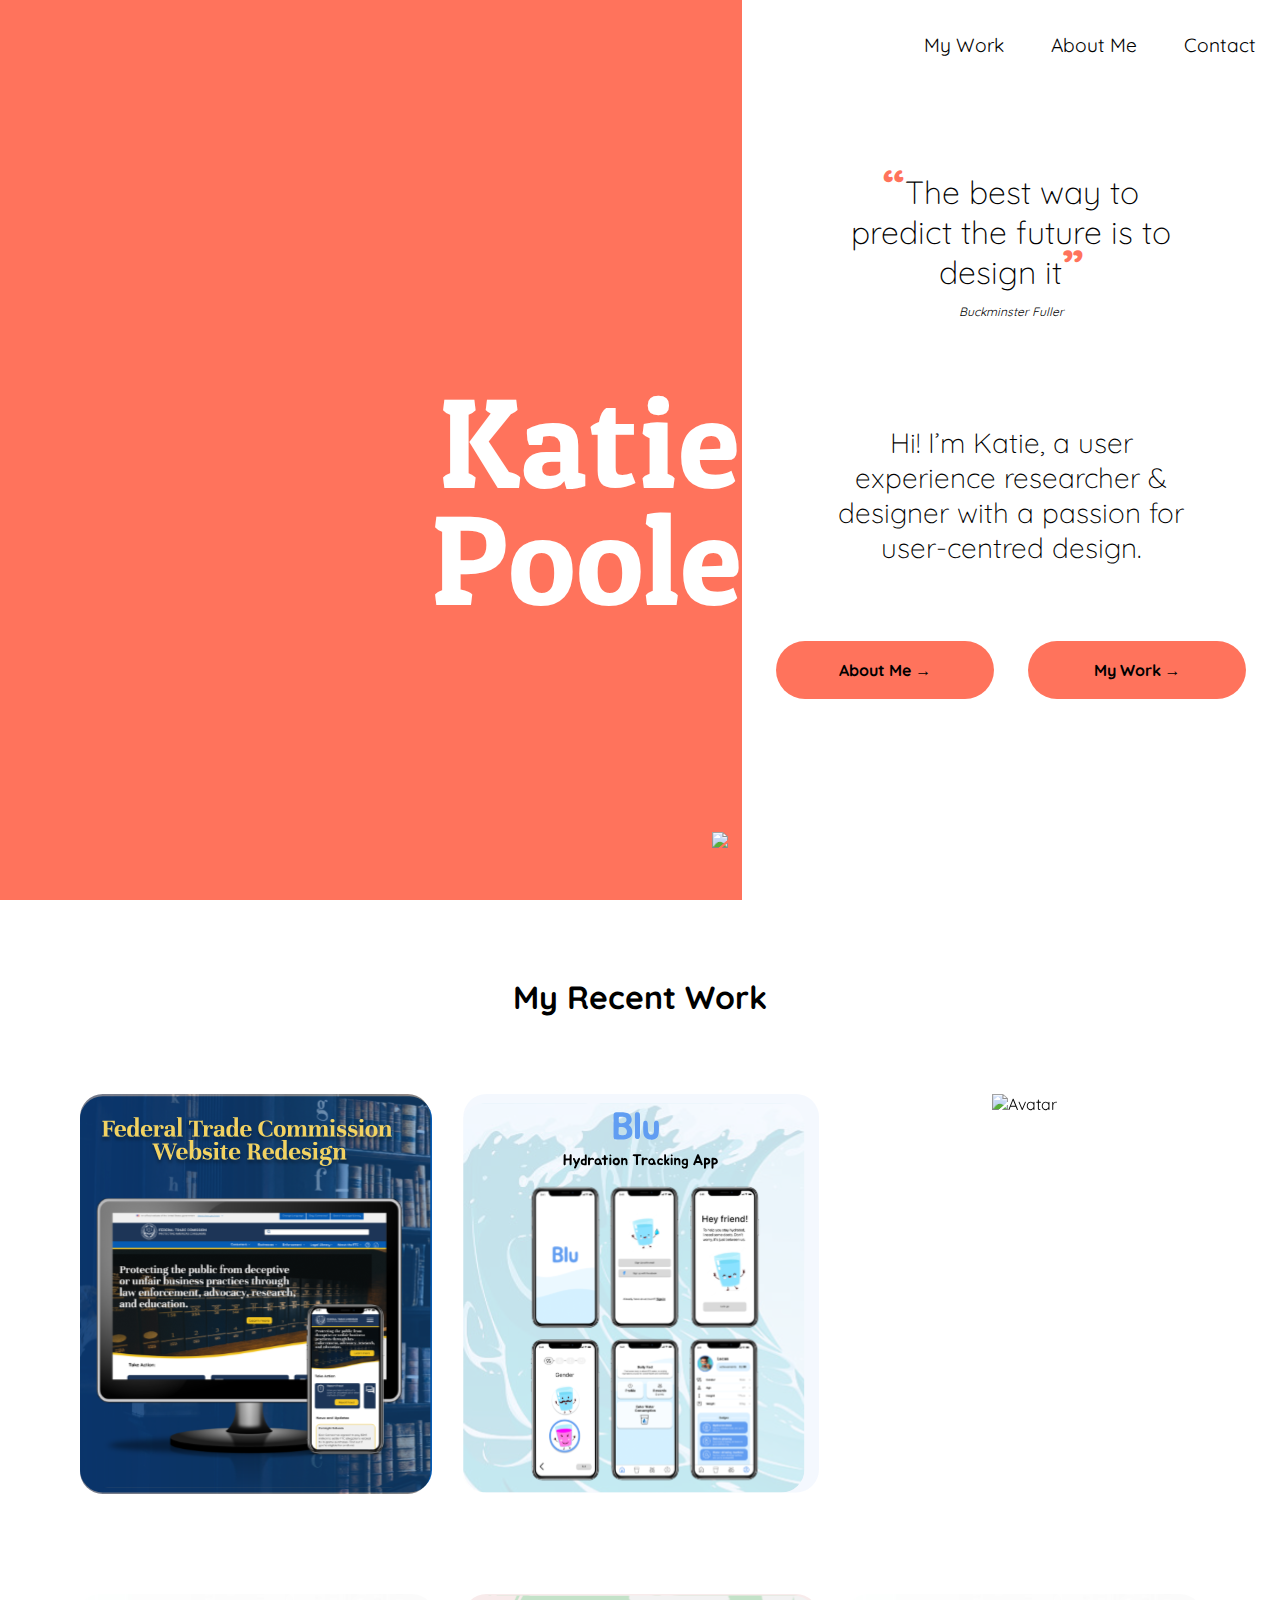
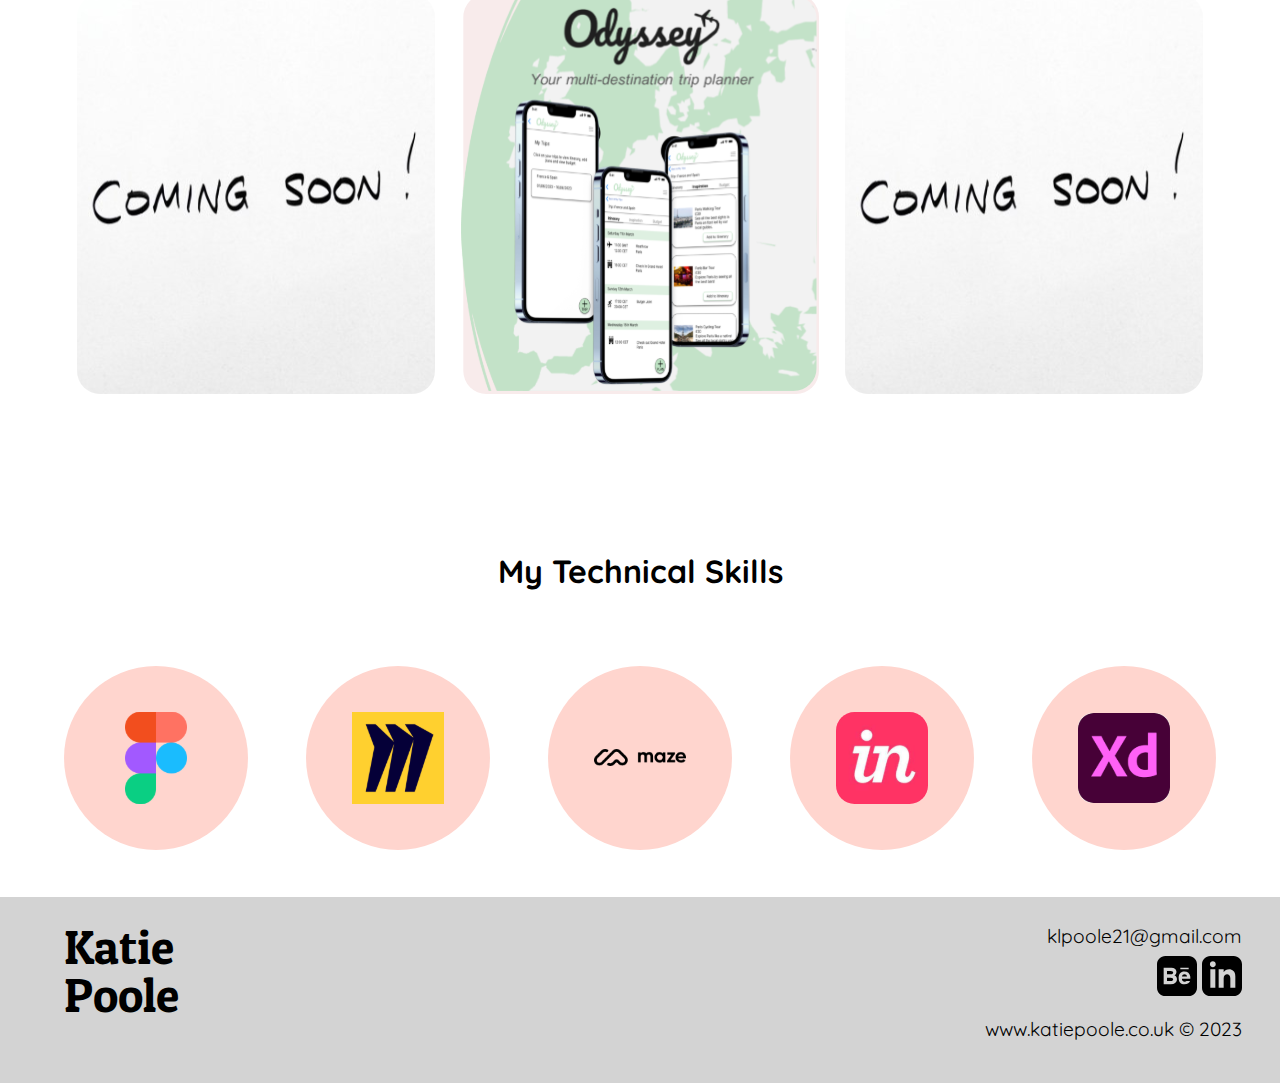
==== index.html @ 8c79575b "setup" ====
<!DOCTYPE html>
<html>

<head>
    <meta charset="utf-8 ">
    <meta name="viewport" content="width=device-width, initial-scale=1">
    <title>Katie Poole</title>
    <link rel="stylesheet" href="/index.css">
    <link rel="preconnect" href="https://fonts.googleapis.com">
    <link rel="preconnect" href="https://fonts.gstatic.com" crossorigin>
    <link href="https://fonts.googleapis.com/css2?family=Patua+One&family=Quicksand:wght@400;500;600;700&display=swap"
        rel="stylesheet">
    <script src="https://ajax.googleapis.com/ajax/libs/jquery/3.6.4/jquery.min.js"></script>

    <script async src="https://www.googletagmanager.com/gtag/js?id=G-P342GZT1G0"></script>
<script>
  window.dataLayer = window.dataLayer || [];
  function gtag(){dataLayer.push(arguments);}
  gtag('js', new Date());

  gtag('config', 'G-P342GZT1G0');
</script>

</head>

<body>

    <header class="navigation">
        <nav class="inlineBlock navbarContainer flexEnd">
            <ul class="navbarList flexEnd">
                <li class="inlineBlock"><a href="mywork.html">My Work</a></li>
                <li class="inlineBlock"><a href="aboutme.html">About Me</a></li>
                <li class="inlineBlock">Contact</li>
            </ul>
        </nav>

    </header>


    <section>

        <div class="coralBox">

            <div class="logoContainer">
                <h1 class="logoK">Katie</h1>
                <br>
                <h1>Poole</h1>
            </div>


            <div class="arrow"><img class="bounceMe" src="images/downArrow.png"></div>

        </div>
    </section>

    <section class="homepageSection">
        <div class="mainSection">
            <div class="quote quoteMove">
                <h2 class="quoteMainText">
                    <span class="quoteSpeechMarks">“</span>The best way to predict the future is to design it<span
                        class="quoteSpeechMarks">”</span>
                </h2>
                <p class="author">Buckminster Fuller</p>
            </div>


            <div class="aboutMe moveBase quoteMove">
                <h2 class=aboutMeText>Hi! I’m Katie, a user experience researcher & designer with a passion for
                    user-centred design.</h2>
            </div>

            <div class="button moveBase quoteMove">
                <div class="buttonContainer">
                    <a href="aboutme.html" class="buttonStyle buttonHover">About Me &#x2192;</a>
                    <a href="mywork.html" class="buttonStyle buttonHover">My Work &#x2192;</a>
                </div>
            </div>
        </div>


    </section>

    <!-- My Work Section Constructed using CSS Grid -->

    <section class="subtitleContainer">
        <h1 class="subtitle">My Recent Work</h1>

        <div class="myWorkContainer">

            <div class="myWork1">
                <div class="flipCard">
                    <div class="flipCardInner">
                        <div class="flipCardFront">
                            <div class="cardContainer">
                                <img src="Images\FTC card.svg" class=workImg alt="Avatar">
                                <div class="bottomRight">
                                  <!--  <div class="turnButton"> ></div> -->
                                </div>
                            </div>
                        </div>
                        <div class="flipCardBack">
                            <h1>Federal Trade Commission Website Redesign</h1>
                            <p>Redesigned the website with a focus on navigation and UI to ensure simple and accessible
                                navigation with a clean UI. I conducted extensive usability testing of the website to
                                ensure the redesign was user-centric.</p>
                            <a href="" class="buttonSeeMore buttonHover">See more &#x2192;</a>
                        </div>
                    </div>
                </div>
            </div>

            <div class="myWork2">
                <div class="flipCard">
                    <div class="flipCardInner">
                        <div class="flipCardFront">
                            <img src="Images\Frame 58Blu card.svg" class=workImg alt="Avatar">
                        </div>
                        <div class="flipCardBackAlt">
                            <h1>Blu - hydration tracking app</h1>
                            <p>Worked as a team to research the feasibility and potential user adoption of a hydration
                                tracking app. Conducted research into hydration and health tracking habits and analysed
                                data. Collaboratively brainstormed feature ideas. Designed and developed a clickable
                                prototype and tested using Guerrilla testing methods.
                            </p>
                            <a href="" class="buttonSeeMore buttonHover">See more &#x2192;</a>
                        </div>
                    </div>
                </div>
            </div>

            <div class="myWork3">
                <div class="flipCard">
                    <div class="flipCardInner">
                        <div class="flipCardFront">
                            <img src="Images\Frame 59GT card.svg" class=workImg alt="Avatar">
                        </div>
                        <div class="flipCardBack">
                            <h1>Greyhound Trust Website Redesign</h1>
                            <p>We redesigned the website into a modern, trustworthy website with a high-quality
                                responsive design that provides concise and factual information, a simple adoption
                                process and effective contact with the charity.</p>
                            <a href="casestudygh.html" class="buttonSeeMore buttonHover">See more &#x2192;</a>
                        </div>
                    </div>
                </div>
            </div>

            <div class="myWork4">
                <div class="flipCard">
                    <div class="flipCardInner">
                        <div class="flipCardFront">
                            <img src="Images\Frame 60coming soon.svg" class=workImg alt="Avatar">
                        </div>
                        <div class="flipCardBackAlt">
                            <h1>Coming Soon</h1>
                            <p>Coming Soon</p>
                            <a href="" class="buttonSeeMore buttonHover">See more &#x2192;</a>
                        </div>
                    </div>
                </div>
            </div>

            <div class="myWork5">
                <div class="flipCard">
                    <div class="flipCardInner">
                        <div class="flipCardFront">
                            <img src="Images\Frame 61Odyssey card.svg" class=workImg alt="Avatar">
                        </div>
                        <div class="flipCardBack">
                            <h1>Odyssey - Travel Planning App</h1>
                            <p>Conducted initial exploratory research into travel needs and performed in-depth
                                quantitative and qualitative research. Analysed research data to define a user persona
                                and brainstormed app ideas. Created wireframes and a clickable prototype. Conducted
                                Guerrilla testing to identify usability issues.</p>
                            <a href="" class="buttonSeeMore buttonHover">See more &#x2192;</a>
                        </div>
                    </div>
                </div>
            </div>

            <div class="myWork6">
                <div class="flipCard">
                    <div class="flipCardInner">
                        <div class="flipCardFront">
                            <img src="Images\Frame 60coming soon.svg" class=workImg alt="Avatar">
                        </div>
                        <div class="flipCardBackAlt">
                            <h1>Coming Soon</h1>
                            <p>Coming Soon</p>
                            <a href="" class="buttonSeeMore buttonHover">See more &#x2192;</a>
                        </div>
                    </div>
                </div>
            </div>



        </div>

    </section>


    <section class="myTechnicalSkills">
        <div class="tskillsHeading">
            <h1>My Technical Skills</h1>
        </div>
        <div class="tSkillsContainer1 skillsContainerCommon">
            <div class="pinkCircle">
                <img src="Images\Frame 62figma.svg" class="tSkillsLogo" alt="Figma Logo">
            </div>
        </div>
        <div class="tSkillsContainer2 skillsContainerCommon">
            <div class="pinkCircle">
                <img src="Images\Frame 63miro.svg" class="tSkillsLogo" alt="Miro Logo">

            </div>
        </div>
        <div class="tSkillsContainer3 skillsContainerCommon">
            <div class="pinkCircle">
                <img src="Images\Frame 64maze.svg" class="tSkillsLogo" alt="Maze Logo">

            </div>
        </div>
        <div class="tSkillsContainer4 skillsContainerCommon">
            <div class="pinkCircle">
                <img src="Images\Frame 65inv.svg" class="tSkillsLogo invisionLogo" alt="Invision Logo">

            </div>
        </div>
        <div class="tSkillsContainer5 skillsContainerCommon">
            <div class="pinkCircle">
                <img src="Images\Frame 66xd.svg" class="tSkillsLogo" alt="AdobeXD Logo">

            </div>
        </div>

    </section>

    <footer class="footerRow">
        <div class="footerLogo">
            Katie
            <br>
            Poole
        </div>
        <div class="footerList">
            <ul>
                <li>klpoole21@gmail.com</li>
                <li><img src="Images\iconmonstr-behance-3.svg" class="socialLogo" alt="LinkedIn Logo"> <img
                        src="Images\iconmonstr-linkedin-3.svg" class="socialLogo" alt="Behance logo"></li>
                <li>www.katiepoole.co.uk © 2023</li>
            </ul>
        </div>
    </footer>


</body>

<script src="js/index.js"></script>

</html>
---- index.css ----
body {
    font-family: 'Quicksand', sans-serif;
    padding: 0%;
    margin: 0%;
}

h1 {
    margin: 0%;
}

.inlineBlock {
    display: inline-block;
    vertical-align: top;

}

a {
    color: black;
    text-decoration: none;

}

a:hover {
    color: #FF735C;

}

.inuse {
    color: #FF735C;
    text-decoration: underline;

}


.flexEnd {
    display: flex;
    flex-direction: row;
    align-items: center;
    justify-content: end;
    text-align: center;
}


.navbarList {
    width: 100%;
    text-align: right;
    margin-bottom: 0;
    margin-top: 0;
    font-size: 1.2rem;
}

.w40 {
    width: 40%;
}


.navigation {
    display: flex;
    justify-content: flex-end;
    align-items: center;
    height: 10vh;
    position: sticky;
    top: 0;
    z-index: 1;
    background-color: white;

}

.navigation li {
    padding-left: 5%;
    padding-right: 5%;

}


.coralBox {
    background-color: #FF735C;
    height: 100vh;
    position: absolute;
    top: 0;
    left: 0;
    z-index: 2;
    width: 58%;
}


.logoContainer {
    position: relative;
    top: 47vh;
    width: 100%;
    text-align: right;
}


.logoContainer h1 {
    font-family: 'Patua One', cursive;
    color: white;
    font-size: 8rem;
    margin: 0%;
    z-index: 2;
    font-weight: 500;

}

.logoK {
    letter-spacing: 2px;
    line-height: 30%;
}


.homepageSection {
    height: 90vh;
    width: 100%
}

.mainSection {
    height: 100%;
    width: 100%;
    display: grid;
    grid-template-columns: [first] 58% [line2] 42% [end];
    grid-template-rows: [row1-start] 1fr [row1-end] 1fr [third-line] 1fr;
    grid-template-areas: "box quote"
        "box text"
        "box button";

}

.quote {
    grid-area: quote;
    display: flex;
    flex-direction: column;
    align-items: center;
    justify-content: center;
    padding-top: 10%;
    transition: transform 1s;
}

.moveBase {
    transition: transform 1s;
}

.button {
    grid-area: button;
    display: flex;
    flex-direction: row;

}

.quoteMainText {
    font-size: 2rem;
    padding-left: 20%;
    padding-right: 20%;
    text-align: center;
    font-weight: lighter;
    margin: 0;

}


.quoteSpeechMarks {
    color: #FF735C;
    display: inline-block;
    font-family: 'Quicksand', sans-serif;
    font-weight: bold;
    font-size: 3rem;
    line-height: 10%;
}

.author {
    font-size: 0.75rem;
    text-align: center;
    vertical-align: middle;
    display: block;
    font-style: italic;
}


.aboutMe {
    grid-area: text;
    display: flex;
    flex-direction: row;
    align-items: center;
    font-weight: lighter;
}

.aboutMeText {
    font-size: 1.75rem;
    text-align: center;
    vertical-align: middle;
    padding-left: 15%;
    padding-right: 15%;
    font-weight: lighter;
    margin: 0;
}


.buttonStyle {
    border-radius: 30px;
    border-color: #FF735C;
    background-color: #FF735C;
    font-family: 'Quicksand', sans-serif;
    width: 218px;
    height: 58px;
    font-weight: bold !important;
    border: none;
    line-height: 58px;
    margin: 1%;
}

.buttonHover:hover {
    background-color: #fcb7ac;

}

.buttonContainer {
    width: 99%;
    display: flex;
    flex-direction: row;
    justify-content: space-evenly;
    text-align: center;
    margin: 1%
}

.subtitleContainer {
    width: 100%;
}

.subtitle {
    text-align: center;
    font-size: 2rem;
    padding: 6%;

}


.footerRow {
    display: flex;
    flex-direction: row;
    width: 100%;
    background-color: lightgrey;
    justify-content: space-between;
}


.footerLogo {
    font-family: 'Patua One', cursive;
    font-size: 3rem;
    line-height: 1;
    padding-top: 2%;
    padding-bottom: 5%;
    padding-right: 2%;
    padding-left: 5%;
}

.footerList {
    text-align: end;
    line-height: 40px;
    padding-right: 3%;
    font-size: 1.2rem;

}

.footerList li {
    list-style-type: none;
}

.socialLogo {
    height: 40px;
}

.heading {
    height: 320px;
}

.banner {
    width: 100%;
    background-color: #FF735C;
    height: 200px;
    display: flex;
    flex-direction: row;
}


.pageHeading {
    font-family: 'Patua One', cursive;
    font-size: 3.6rem;
    line-height: 57px;
    text-align: right;
    width: 25%;
    display: inline-block;
    padding-top: 3%;
    padding-left: 1%;


}


.headingText {
    font-size: 1.5rem;
    width: auto;
    text-align: left;
    padding-left: 10%;
    padding-top: 2%;
    padding-right: 20%;


}

.aboutMeSection {
    display: grid;
    grid-template-columns: [first] 58% [line2] 42% [end];
    grid-template-rows: auto auto;
    grid-template-areas: "textDiv ImgKatie" "cvButton ImgKatie";
    margin-left: 15%;
    margin-right: 15%;
    margin-bottom: 5%;

}

.textDiv {
    grid-area: textDiv;
}

.aboutMeParagraph {
    font-size: 1.25rem;
    text-align: left;

}


.cvButton {
    grid-area: cvButton;
    text-align: center;
}

.ImgKatie {
    grid-area: ImgKatie;
}

.aboutMeImg {
    object-fit: contain;
    max-width: 80%;
    max-height: 80vh;
    border: 3px solid #FF735C;
    border-radius: 15%;
    margin-left: 10%;
    margin-top: 5%
}


.skillsHeading {
    text-align: center;
    margin: auto;
    padding-bottom: 5%;
    padding-top: 5%;
}

.navbarContainer {
    width: 40%;
}


.skillsFlex {
    margin-left: 10%;
    margin-right: 10%;
    display: flex;
    flex-direction: row;

}

.pinkBackground {
    max-height: 100%;
    height: 100%;
    width: 80%;
    max-width: 80%;
    background-color: #FFD5CE;
    text-align: center;
    border-radius: 30px;
    margin-left: 30px;
    margin-right: 30px;

}

.skillsText {
    padding: 0% 15% 0% 15%;
    margin: 0%;
}

.pinkBackground h1 {
    padding-top: 10%;
    padding-bottom: 10%;
    margin: 0%
}

.skillsContainer {
    height: 100%;
    width: 100%;
    text-align: center;
}


.myTechnicalSkills {
    width: 90%;
    margin-left: 5%;
    margin-right: 5%;
    display: grid;
    grid-template-columns: 1fr 1fr 1fr 1fr 1fr;
    grid-template-rows: auto auto;
    grid-template-areas: "tskillsHeading tskillsHeading tskillsHeading tskillsHeading tskillsHeading"
        "tskillsContainer1 tskillsContainer2 tskillsContainer3 tskillsContainer4 tskillsContainer5";
    grid-gap: 5%;
    margin-bottom: 5%;
}

.tskillsHeading {
    grid-area: tskillsHeading;
    text-align: center;
    margin: auto;
    padding-bottom: 5%;
    padding-top: 5%;
}

.pinkCircle {
    width: 100%;
    height: 100%;
    background-color: #FFD5CE;
    margin: 0 auto;
    text-align: center;
    border-radius: 50%;
    justify-content: center;
    align-items: center;
    display: flex;
}

.skillsContainerCommon {
    height: 100%;
    width: 100%;
    text-align: center;
    aspect-ratio: 1;
    align-items: center;
    align-content: center;
    display: flex;
}

.tSkillsContainer1 {
    grid-area: tskillsContainer1;

}

.tSkillsContainer2 {
    grid-area: tskillsContainer2;
}


.tSkillsContainer3 {
    grid-area: tskillsContainer3;
}

.tSkillsContainer4 {
    grid-area: tskillsContainer4;
}

.tSkillsContainer5 {
    grid-area: tskillsContainer5;
}


.tSkillsLogo {
    object-fit: contain;
    max-width: 50%;
    max-height: 50%;
}

.invisionLogo {
    border-radius: 20%;

}

.quoteMove {
    transform: translate(0, 100vh);
}

.myWorkContainer {
    display: grid;
    grid-template-columns: 1fr 1fr 1fr;
    grid-template-rows: 1fr 1fr;
    grid-template-areas: "gridArea1 gridArea2 gridArea3"
        "gridArea4 gridArea5 gridArea6";
    margin-left: 5%;
    margin-right: 5%;

}

.myWork1 {
    grid-area: gridArea1;
    text-align: center;

}

.myWork2 {
    grid-area: gridArea2;
    text-align: center;

}

.myWork3 {
    grid-area: gridArea3;
    text-align: center;

}

.myWork4 {
    grid-area: gridArea4;
    text-align: center;

}

.myWork5 {
    grid-area: gridArea5;
    text-align: center;

}

.myWork6 {
    grid-area: gridArea6;
    text-align: center;

}



.flipCard {
    background-color: transparent;
    width: 100%;
    height: 500px;
    border-radius: 30%;
    perspective: 1000px;

}

.flipCardInner {
    position: relative;
    height: 500px;
    text-align: center;
    transition: transform 0.8s;
    transform-style: preserve-3d;
    display: flex;
    justify-content: center;
}


.flipCard:hover .flipCardInner {
    transform: rotateY(180deg);
}

.flipCardFront,
.flipCardBack,
.flipCardBackAlt {
    position: absolute;
    width: 100%;
    height: 400px;
    -webkit-backface-visibility: hidden;
    backface-visibility: hidden;
}

.flipCardBack {
    background-color: #FFD5CE;
    color: rgb(5, 5, 5);
    transform: rotateY(180deg);
    border-radius: 12%;
    width: 353px;
}

.flipCardBackAlt {
    background-color: #F0F0F0;
    color: rgb(5, 5, 5);
    transform: rotateY(180deg);
    border-radius: 12%;
    width: 353px;
}

.flipCardBack p,
.flipCardBackAlt p {
    padding-left: 15%;
    padding-right: 15%;
}

.flipCardBack h1,
.flipCardBackAlt h1 {
    padding: 5%;
}

.workImg {
    height: 400px;
    object-fit: contain;

}

.buttonSeeMore {
    border-radius: 30px;
    border-color: #FF735C;
    background-color: #FF735C;
    font-family: 'Quicksand', sans-serif;
    width: 200px;
    height: 44px;
    font-weight: bold !important;
    border: none;
    line-height: 44px;
    display: block;
    margin: 0 auto;
}

.arrow {
    float: right;
    position: relative;
    top: 67vh;
    margin: 2%;

}

.bounceMe {
    height: 35px;
    animation: bounceArrow .7s infinite;
}

.bottomRight {
    display: none;
    position: absolute;
    bottom: 8px;
    right: 16px;
    font-size: 18px;
}


.turnButton {
    font-size: 3rem;
    font-weight: bold;
    text-shadow: 2px 2px 3px #ffffff;

}

.cardContainer {
    height: 400px;
    object-fit: contain;
}

@keyframes bounceArrow {
    from {
        margin-top: 0px;
    }

    50% {
        margin-top: 7px;
    }

    to {
        margin-top: 0px;
    }
}


/* media queries */

@media only screen and (max-width: 1200px) {

    .myWorkContainer {
        grid-template-columns: 1fr 1fr;
        grid-template-rows: 1fr 1fr 1fr;
        grid-template-areas: "gridArea1 gridArea2 "
            "gridArea3 gridArea4"
            "gridArea5 gridArea6";
        margin-left: 5%;
        margin-right: 5%;

    }

    .buttonContainer {
        flex-direction: column;
        align-items: center;
    }

}

@media only screen and (max-width: 1000px) {

    .skillsFlex {
        flex-direction: column;
    }

    .skillsContainer {
        width: 100%;
        padding-top: 15%;
        margin: 0%;
    }

    .pinkBackground {
        margin: auto;
        padding-bottom: 5%;

    }

    .banner {
        flex-direction: column;
        height: 150px;
    }

    .pageHeading {
        padding-left: 10%;
    }

    .aboutMeSection {
        grid-template-columns: 100%;
        grid-template-rows: auto auto auto;
        grid-template-areas: "textDiv" "cvButton" "ImgKatie";
    }

    .headingText {
        padding-left: 10%;
        padding-right: 10%;
    }

    .aboutMeParagraph {
        padding-top: 15%;
        margin: 0%;
    }

    .myTechnicalSkills {

        grid-template-columns: auto auto auto auto auto;
        grid-template-rows: auto auto auto;
        grid-template-areas: "tskillsHeading tskillsHeading tskillsHeading tskillsHeading tskillsHeading"
            "tskillsContainer1 . tskillsContainer3 . tskillsContainer4"
            ". tskillsContainer2 . tskillsContainer5 . ";
        grid-gap: 0;
    }



    .subtitle {
        padding: 6%;
    }

    .footerList {
        text-align: center;
        padding-left: 0;
        padding-right: 0;
    }

    .footerList ul {
        padding-left: 0;
        padding-right: 0;
    }





}

@media only screen and (max-width: 600px) {
    .navbarContainer {
        width: 100%;
    }

    .navigation {
        z-index: 20;
        height: 70px;
    }

    .footerRow {
        flex-direction: column;

    }

    .mainSection {
        grid-template-columns: 100%;
        grid-template-rows: 45vh 1fr 1fr 1fr;
        grid-template-areas: "box" "quote" "text" "button";

    }

    .coralBox {
        background-color: #FF735C;
        height: 50vh;
        width: 100%
    }

    .logoContainer {
        position: relative;
        top: 20vh;
        text-align: right;
    }

    .quote {
        align-items: center;
        justify-content: center;
        padding-top: 1%;
        padding-bottom: 10%;
    }

    .aboutMe {
        padding-bottom: 5%;
    }

    .homepageSection {
        height: auto;
    }

    .myWorkContainer {
        grid-template-columns: 100%;
        grid-template-rows: 1fr 1fr 1fr 1fr 1fr 1fr;
        grid-template-areas: "gridArea1"
            "gridArea2"
            "gridArea3"
            "gridArea4"
            "gridArea5"
            "gridArea6";
        margin-left: 5%;
        margin-right: 5%;

    }

    .arrow {
        display: none;
    }

    .bottomRight {
        display: block;
    }

    .container {
        padding: 10%;
    }


}

/* case study */


.tabNav {
    width: 100%;
    position: fixed;
    background-color: white;
    z-index: 100000;


}

.greenHeader {
    background-color: #5BAA1E;
    margin-top: 5%;

}


.center {
    text-align: center;
    color: white;
}

.intro {
    margin-left: 10%;
    margin-right: 10%;
    margin-bottom: 10%;
}

.ghIntroPics {
    Height: 400px;


}

.ghButton {
    background-color: #5BAA1E;
    border-color: #5BAA1E;
    text-align: center;
    border-radius: 10px;

}

.ghButton:hover {
    background-color: #2d6601;
    border-color: #2d6601;
    text-align: center;

}

.problemHeading {
    font-size: 2rem;
}

.researchIntro {
    margin-top: 2%;
    text-align: center;
    font-size: 1.2rem;
}

.researchContainer {
    background-color: #D9EAD3;
    border-radius: 20px;
    text-align: center;
    margin: 10%;
    padding: 10%;

}

.nav-link:hover {
    color: #60c512 !important;

}

.orange {
    background-color: #F9C679;
}

.small {
    margin: 3%;
}

.empathyMap {
    width: 70%;
    max-width: 70%;

}

.empathyMapContainer {
    display: flex;
    flex-direction: row;
    justify-content: center;

}

.space {
    height: 50px;
}

.spaceBig {
    height: 25vh;

}

.wireframes {
    width: 100%;
    max-width: 100%;
}

.nav-right {
    text-align: right;
}
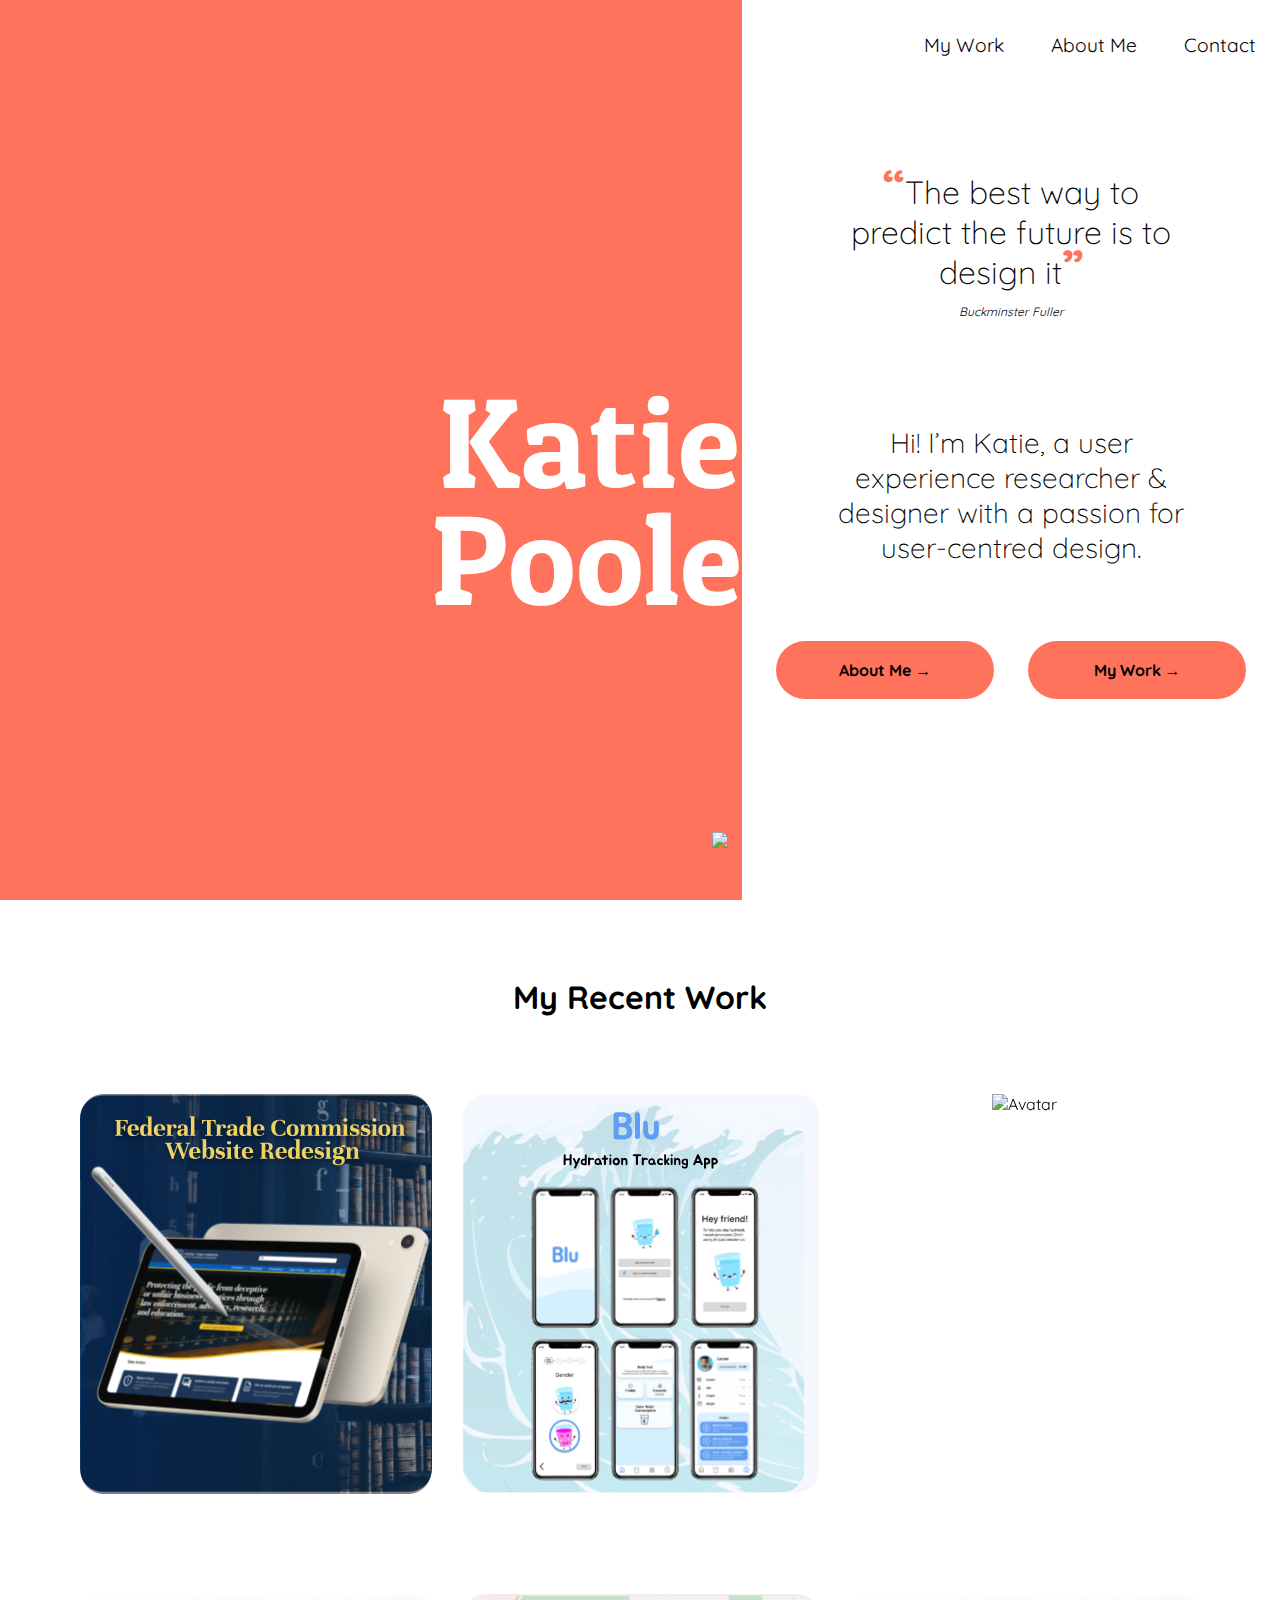
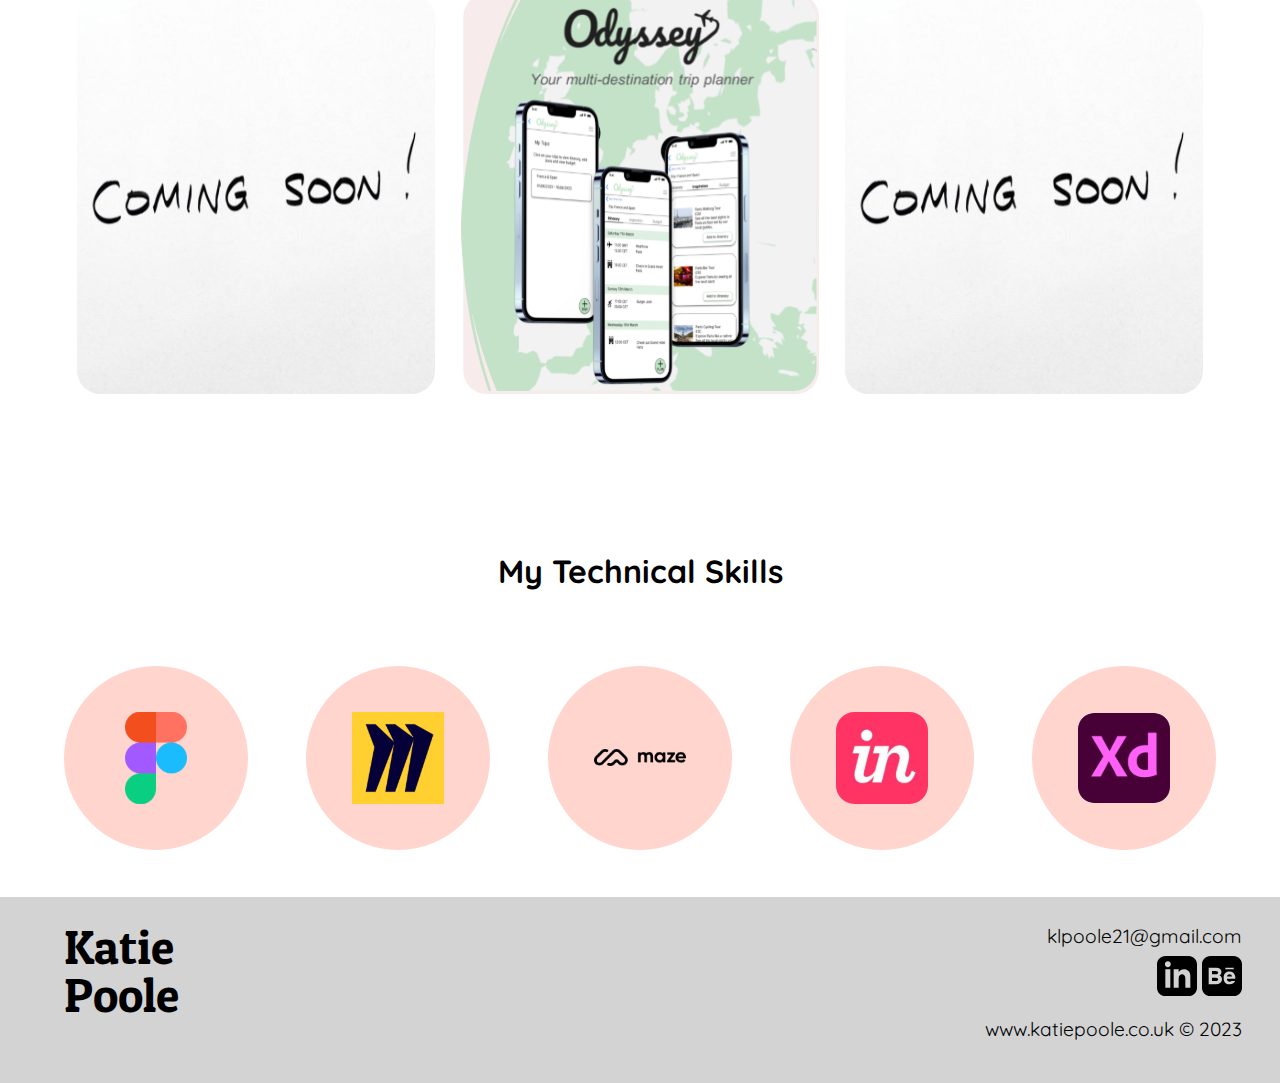
==== commit 4094f18b: "Final changes" ====
--- a/index.html
+++ b/index.html
@@ -30,11 +30,12 @@
             <ul class="navbarList flexEnd">
                 <li class="inlineBlock"><a href="mywork.html">My Work</a></li>
                 <li class="inlineBlock"><a href="aboutme.html">About Me</a></li>
-                <li class="inlineBlock">Contact</li>
+                <li class="inlineBlock"><a href="contact.html">Contact</a></li>
             </ul>
         </nav>
 
     </header>
+
 
 
     <section>
@@ -92,7 +93,7 @@
                     <div class="flipCardInner">
                         <div class="flipCardFront">
                             <div class="cardContainer">
-                                <img src="Images\FTC card.svg" class=workImg alt="Avatar">
+                                <img src="Images\ftccard.svg" class=workImg alt="Avatar">
                                 <div class="bottomRight">
                                   <!--  <div class="turnButton"> ></div> -->
                                 </div>
@@ -103,7 +104,8 @@
                             <p>Redesigned the website with a focus on navigation and UI to ensure simple and accessible
                                 navigation with a clean UI. I conducted extensive usability testing of the website to
                                 ensure the redesign was user-centric.</p>
-                            <a href="" class="buttonSeeMore buttonHover">See more &#x2192;</a>
+                                <a href="Documents\FTC.pdf" target="_blank" rel="noopener noreferrer" 
+                                class="buttonSeeMore buttonHover">See more &#x2192;</a>
                         </div>
                     </div>
                 </div>
@@ -122,7 +124,8 @@
                                 data. Collaboratively brainstormed feature ideas. Designed and developed a clickable
                                 prototype and tested using Guerrilla testing methods.
                             </p>
-                            <a href="" class="buttonSeeMore buttonHover">See more &#x2192;</a>
+                            <a href="Documents\Blu.pdf"   target="_blank" rel="noopener noreferrer" 
+                            class="buttonSeeMore buttonHover">See more &#x2192;</a>
                         </div>
                     </div>
                 </div>
@@ -172,7 +175,8 @@
                                 quantitative and qualitative research. Analysed research data to define a user persona
                                 and brainstormed app ideas. Created wireframes and a clickable prototype. Conducted
                                 Guerrilla testing to identify usability issues.</p>
-                            <a href="" class="buttonSeeMore buttonHover">See more &#x2192;</a>
+                                <a href="Documents\Odyssey.pdf" target="_blank" rel="noopener noreferrer" 
+                                class="buttonSeeMore buttonHover">See more &#x2192;</a>
                         </div>
                     </div>
                 </div>
@@ -245,14 +249,21 @@
         <div class="footerList">
             <ul>
                 <li>klpoole21@gmail.com</li>
-                <li><img src="Images\iconmonstr-behance-3.svg" class="socialLogo" alt="LinkedIn Logo"> <img
-                        src="Images\iconmonstr-linkedin-3.svg" class="socialLogo" alt="Behance logo"></li>
+                <li>
+
+                    <a href="https://www.linkedin.com/in/katie-poole-b91599234/" target="_blank" rel="noopener noreferrer" >
+                        <img src="Images\iconmonstr-linkedin-3.svg" class="socialLogo" alt="LinkedIn Logo">
+                    </a>
+
+                    <a href="https://www.behance.net/katiepoole2" target="_blank" rel="noopener noreferrer" >
+                        <img src="Images\iconmonstr-behance-3.svg" class="socialLogo" alt="Behance Logo">
+                    </a>
+
                 <li>www.katiepoole.co.uk © 2023</li>
             </ul>
         </div>
     </footer>
 
-
 </body>
 
 <script src="js/index.js"></script>
--- a/index.css
+++ b/index.css
@@ -947,4 +947,38 @@
 
 .nav-right {
     text-align: right;
-}+}
+
+.greyContainer {
+    background-color: #F8EBEB;
+    border-radius: 10%;
+    
+    width: 100%;
+    max-width: 100%;
+    display: flex;
+    flex-direction: column;
+}
+
+.contact {
+    padding: 6.3%;
+    width: 100%;
+    max-width: 100%;
+    
+}
+
+.noMargin {
+    margin-left: 5%;
+    margin-right: 5%;
+  
+}
+
+.contact p {
+    display: inline;
+}
+
+.img {
+        
+        max-width: 100%;
+        max-height: 100%;
+       
+    }
